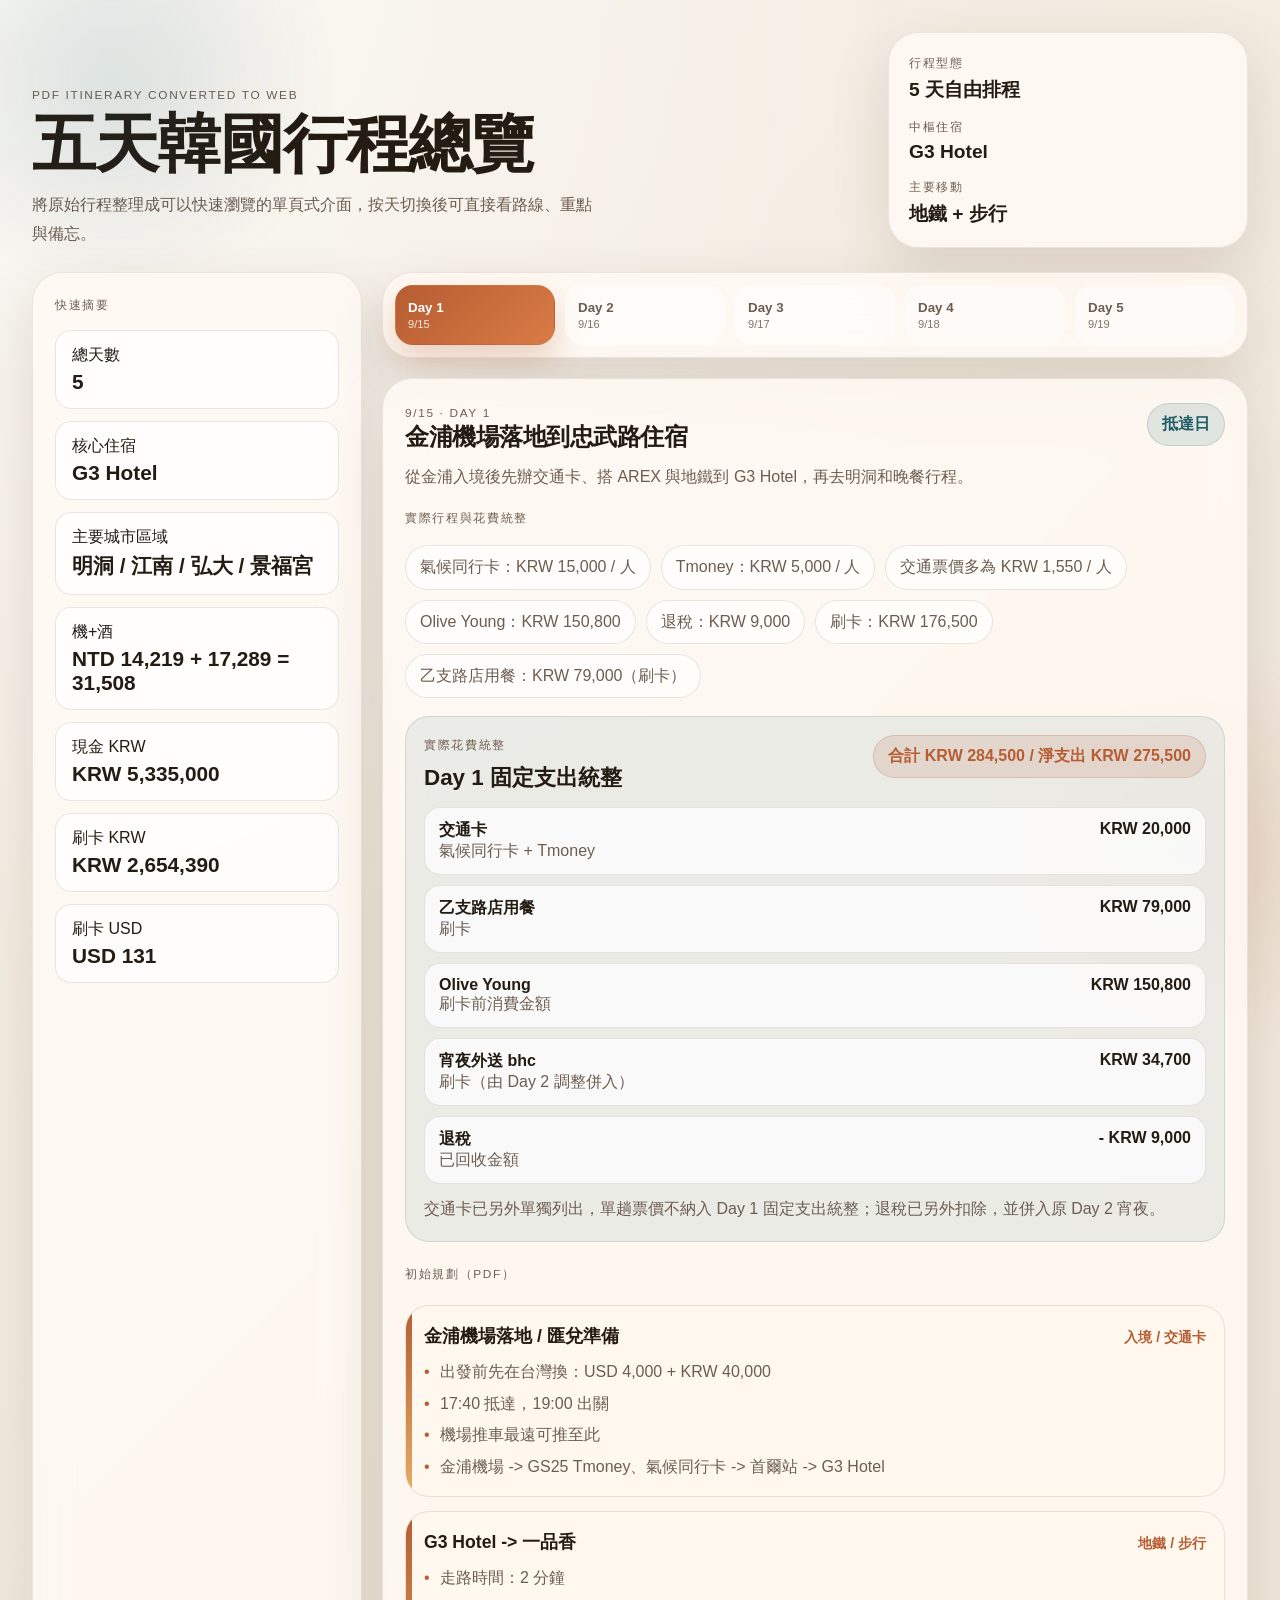
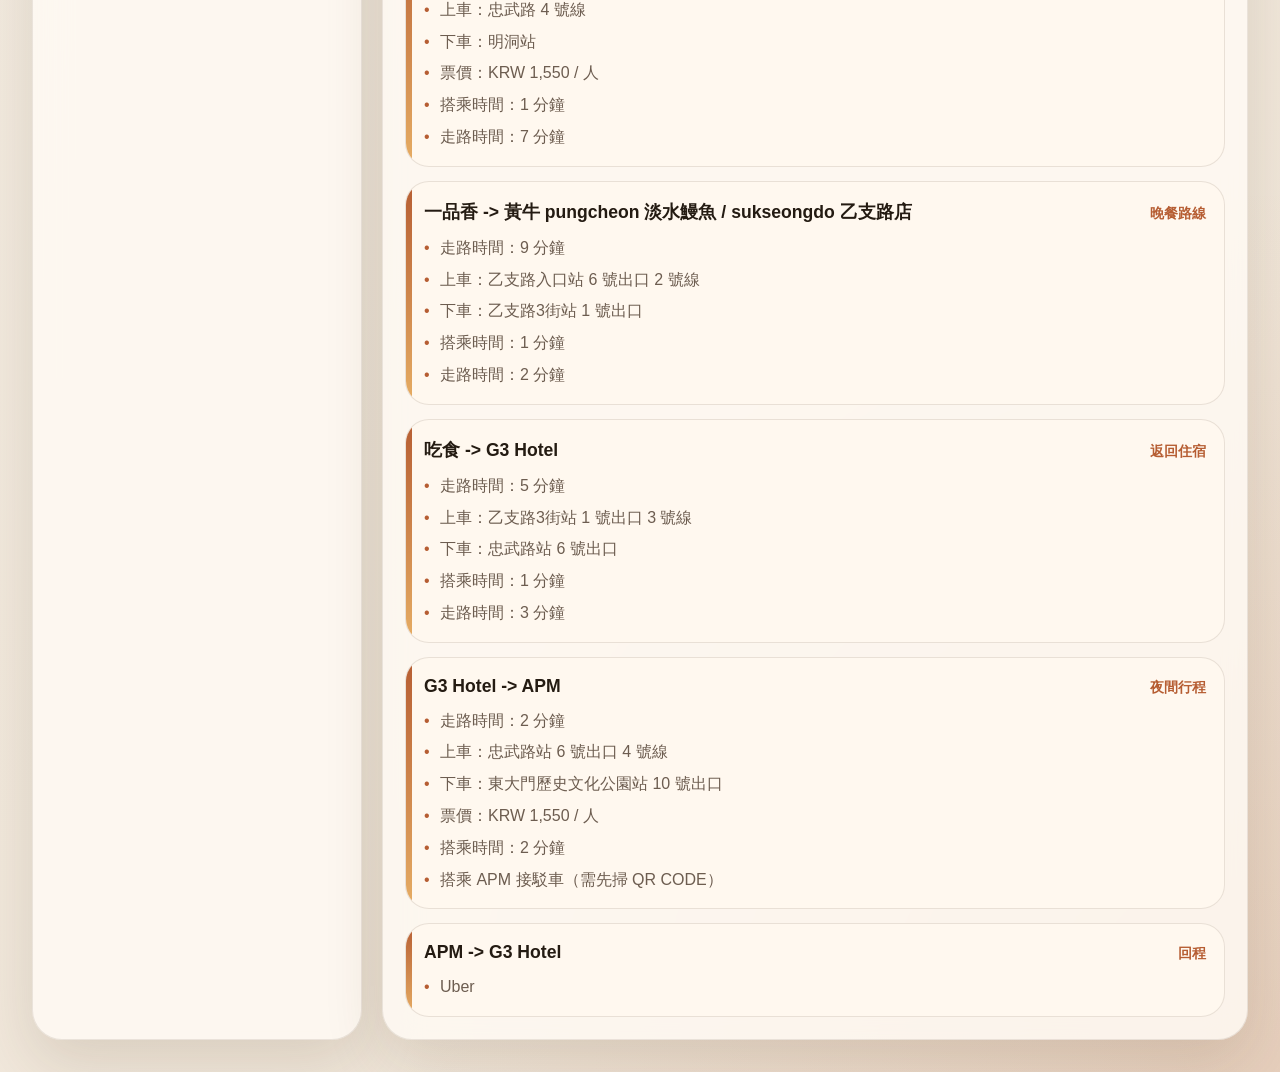
==== index.html @ d0628203 "Update itinerary and cost summaries" ====
<!DOCTYPE html>
<html lang="zh-Hant">
<head>
  <meta charset="UTF-8" />
  <meta name="viewport" content="width=device-width, initial-scale=1.0" />
  <title>Korea 5-Day Itinerary</title>
  <link rel="stylesheet" href="static/css/app.css" />
</head>
<body>
  <div class="page-shell">
    <div class="ambient ambient-left"></div>
    <div class="ambient ambient-right"></div>

    <header class="hero">
      <div>
        <p class="eyebrow">PDF itinerary converted to web</p>
        <h1>五天韓國行程總覽</h1>
        <p class="hero-copy">
          將原始行程整理成可以快速瀏覽的單頁式介面，按天切換後可直接看路線、重點與備忘。
        </p>
      </div>

      <div class="hero-panel">
        <div>
          <span class="panel-label">行程型態</span>
          <strong>5 天自由排程</strong>
        </div>
        <div>
          <span class="panel-label">中樞住宿</span>
          <strong>G3 Hotel</strong>
        </div>
        <div>
          <span class="panel-label">主要移動</span>
          <strong>地鐵 + 步行</strong>
        </div>
      </div>
    </header>

    <main class="layout">
      <aside class="sidebar">
        <section class="card summary-card">
          <span class="section-label">快速摘要</span>
          <div class="stat-grid" id="statGrid"></div>
        </section>
      </aside>

      <section class="content">
        <nav class="day-nav card" id="dayNav" aria-label="Day navigation"></nav>

        <article class="card itinerary-card">
          <div class="itinerary-header">
            <div>
              <span class="section-label" id="dayDateLabel"></span>
              <h2 id="dayTitle"></h2>
              <p id="daySummary"></p>
            </div>
            <div class="day-badge" id="dayBadge"></div>
          </div>

          <div class="content-divider">
            <span class="section-label">實際行程與花費統整</span>
          </div>

          <div class="route-meta" id="routeMeta"></div>

          <section class="cost-card" id="costCard" hidden>
            <div class="cost-card-header">
              <div>
                <span class="section-label">實際花費統整</span>
                <h3 id="costTitle"></h3>
              </div>
              <div class="cost-total" id="costTotal"></div>
            </div>
            <div class="cost-grid" id="costGrid"></div>
            <p class="cost-note" id="costNote"></p>
          </section>

          <div class="content-divider content-divider-planned">
            <span class="section-label">初始規劃（PDF）</span>
          </div>

          <div class="timeline" id="timeline"></div>
        </article>
      </section>
    </main>
  </div>

  <script src="static/js/app.js"></script>
</body>
</html>
---- static/css/app.css ----
:root {
  color-scheme: light;
  --bg: #f5efe6;
  --bg-2: #efe4d6;
  --panel: rgba(255, 251, 245, 0.82);
  --panel-strong: #fff8ef;
  --ink: #241b12;
  --muted: #6d5d50;
  --line: rgba(72, 52, 33, 0.12);
  --accent: #b65d32;
  --accent-2: #1f5c67;
  --shadow: 0 22px 60px rgba(71, 47, 24, 0.14);
  --radius-xl: 30px;
  --radius-lg: 22px;
  --radius-md: 16px;
}

* {
  box-sizing: border-box;
}

html,
body {
  margin: 0;
  min-height: 100%;
}

body {
  font-family: "Avenir Next", "Segoe UI", "Noto Sans TC", "PingFang TC", sans-serif;
  color: var(--ink);
  background:
    radial-gradient(circle at top left, rgba(255, 255, 255, 0.62), transparent 34%),
    radial-gradient(circle at bottom right, rgba(182, 93, 50, 0.16), transparent 30%),
    linear-gradient(135deg, var(--bg), var(--bg-2));
}

.page-shell {
  position: relative;
  overflow: hidden;
  padding: 32px;
}

.ambient {
  position: fixed;
  inset: auto;
  width: 28rem;
  height: 28rem;
  border-radius: 50%;
  filter: blur(20px);
  opacity: 0.25;
  pointer-events: none;
}

.ambient-left {
  top: -9rem;
  left: -7rem;
  background: radial-gradient(circle, rgba(31, 92, 103, 0.55), transparent 68%);
}

.ambient-right {
  right: -8rem;
  bottom: -11rem;
  background: radial-gradient(circle, rgba(182, 93, 50, 0.55), transparent 66%);
}

.hero {
  display: grid;
  grid-template-columns: minmax(0, 1.5fr) minmax(260px, 360px);
  gap: 20px;
  align-items: end;
  max-width: 1380px;
  margin: 0 auto 24px;
}

.eyebrow,
.section-label,
.panel-label {
  text-transform: uppercase;
  letter-spacing: 0.14em;
  font-size: 0.74rem;
  color: var(--muted);
}

h1,
h2 {
  margin: 0;
  font-family: "Georgia", "Times New Roman", serif;
  font-weight: 700;
  letter-spacing: -0.02em;
}

h1 {
  font-size: clamp(2.4rem, 5vw, 4.6rem);
  line-height: 0.98;
  margin-top: 10px;
}

.hero-copy {
  max-width: 62ch;
  margin: 14px 0 0;
  color: var(--muted);
  font-size: 1.03rem;
  line-height: 1.75;
}

.hero-panel,
.card {
  background: var(--panel);
  border: 1px solid rgba(70, 49, 29, 0.1);
  box-shadow: var(--shadow);
  backdrop-filter: blur(18px);
}

.hero-panel {
  border-radius: var(--radius-xl);
  padding: 20px;
  display: grid;
  gap: 14px;
}

.hero-panel strong {
  display: block;
  margin-top: 5px;
  font-size: 1.2rem;
}

.layout {
  max-width: 1380px;
  margin: 0 auto;
  display: grid;
  grid-template-columns: 330px minmax(0, 1fr);
  gap: 20px;
}

.sidebar,
.content {
  display: grid;
  gap: 20px;
}

.card {
  border-radius: var(--radius-xl);
  padding: 22px;
}

.summary-card,
.notes-card {
  overflow: hidden;
}

.stat-grid {
  margin-top: 16px;
  display: grid;
  gap: 12px;
}

.stat {
  border-radius: var(--radius-md);
  padding: 14px 16px;
  background: rgba(255, 255, 255, 0.72);
  border: 1px solid var(--line);
}

.stat .value {
  display: block;
  font-size: 1.3rem;
  font-weight: 700;
  margin-top: 4px;
}

.note-list {
  margin: 16px 0 0;
  padding: 0;
  list-style: none;
  display: grid;
  gap: 12px;
}

.note-list li {
  padding: 12px 14px;
  border-radius: 14px;
  border: 1px solid var(--line);
  background: rgba(255, 255, 255, 0.68);
  color: var(--muted);
  line-height: 1.6;
}

.day-nav {
  display: grid;
  grid-template-columns: repeat(5, minmax(0, 1fr));
  gap: 10px;
  padding: 12px;
}

.day-nav button {
  appearance: none;
  border: 1px solid transparent;
  border-radius: 18px;
  padding: 14px 12px;
  background: rgba(255, 255, 255, 0.45);
  color: var(--muted);
  cursor: pointer;
  transition: transform 180ms ease, background 180ms ease, border-color 180ms ease, color 180ms ease, box-shadow 180ms ease;
  text-align: left;
}

.day-nav button:hover,
.day-nav button:focus-visible {
  transform: translateY(-1px);
  border-color: rgba(182, 93, 50, 0.24);
  box-shadow: 0 10px 24px rgba(112, 66, 31, 0.1);
  outline: none;
}

.day-nav button.active {
  background: linear-gradient(135deg, var(--accent), #d97b45);
  color: #fff;
  box-shadow: 0 14px 30px rgba(182, 93, 50, 0.26);
}

.day-nav small {
  display: block;
  margin-top: 3px;
  opacity: 0.86;
}

.itinerary-card {
  padding-top: 24px;
}

.itinerary-header {
  display: flex;
  justify-content: space-between;
  gap: 20px;
  align-items: flex-start;
}

.itinerary-header p {
  margin: 10px 0 0;
  color: var(--muted);
  line-height: 1.7;
  max-width: 70ch;
}

.day-badge {
  white-space: nowrap;
  border-radius: 999px;
  padding: 10px 14px;
  background: rgba(31, 92, 103, 0.12);
  color: var(--accent-2);
  border: 1px solid rgba(31, 92, 103, 0.16);
  font-weight: 700;
}

.route-meta {
  margin-top: 18px;
  display: flex;
  flex-wrap: wrap;
  gap: 10px;
}

.content-divider {
  margin-top: 18px;
}

.content-divider-planned {
  margin-top: 22px;
}

.cost-card {
  margin-top: 18px;
  padding: 18px;
  border-radius: 24px;
  background: rgba(31, 92, 103, 0.08);
  border: 1px solid rgba(31, 92, 103, 0.14);
}

.cost-card-header {
  display: flex;
  justify-content: space-between;
  gap: 16px;
  align-items: flex-start;
}

.cost-card h3 {
  margin: 8px 0 0;
  font-size: 1.4rem;
}

.cost-total {
  border-radius: 999px;
  padding: 10px 14px;
  background: rgba(182, 93, 50, 0.14);
  color: var(--accent);
  border: 1px solid rgba(182, 93, 50, 0.2);
  font-weight: 700;
  white-space: nowrap;
}

.cost-grid {
  margin-top: 14px;
  display: grid;
  gap: 10px;
}

.cost-item {
  display: flex;
  justify-content: space-between;
  gap: 16px;
  padding: 12px 14px;
  border-radius: 16px;
  background: rgba(255, 255, 255, 0.72);
  border: 1px solid var(--line);
}

.cost-item strong {
  display: block;
}

.cost-item span {
  color: var(--muted);
}

.cost-note {
  margin: 12px 0 0;
  color: var(--muted);
  line-height: 1.65;
}

.meta-pill {
  border-radius: 999px;
  padding: 10px 14px;
  background: rgba(255, 255, 255, 0.65);
  border: 1px solid var(--line);
  color: var(--muted);
  line-height: 1.4;
}

.timeline {
  margin-top: 22px;
  display: grid;
  gap: 14px;
}

.route-card {
  border-radius: 24px;
  background: var(--panel-strong);
  border: 1px solid var(--line);
  padding: 18px 18px 16px;
  position: relative;
  overflow: hidden;
}

.route-card::before {
  content: "";
  position: absolute;
  inset: 0 auto 0 0;
  width: 6px;
  background: linear-gradient(180deg, var(--accent), #e6ad64);
}

.route-head {
  display: flex;
  justify-content: space-between;
  gap: 14px;
  align-items: baseline;
}

.route-title {
  margin: 0;
  font-size: 1.1rem;
  font-weight: 700;
}

.route-type {
  color: var(--accent);
  font-size: 0.88rem;
  font-weight: 700;
}

.route-details {
  margin: 12px 0 0;
  padding: 0;
  list-style: none;
  display: grid;
  gap: 7px;
  color: var(--muted);
}

.route-details li {
  position: relative;
  padding-left: 16px;
  line-height: 1.55;
}

.route-details li::before {
  content: "•";
  position: absolute;
  left: 0;
  color: var(--accent);
}

@media (max-width: 1100px) {
  .hero,
  .layout {
    grid-template-columns: 1fr;
  }

  .day-nav {
    grid-template-columns: repeat(3, minmax(0, 1fr));
  }
}

@media (max-width: 720px) {
  .page-shell {
    padding: 16px;
  }

  .hero,
  .layout {
    gap: 16px;
  }

  .day-nav {
    grid-template-columns: repeat(2, minmax(0, 1fr));
  }

  .itinerary-header {
    flex-direction: column;
  }

  h1 {
    font-size: 2.2rem;
  }
}

@media (prefers-reduced-motion: no-preference) {
  .card,
  .hero-panel,
  .day-nav button,
  .route-card {
    animation: rise 560ms ease both;
  }

  .route-card:nth-child(2) { animation-delay: 60ms; }
  .route-card:nth-child(3) { animation-delay: 120ms; }
  .route-card:nth-child(4) { animation-delay: 180ms; }
  .route-card:nth-child(5) { animation-delay: 240ms; }
}

@keyframes rise {
  from {
    opacity: 0;
    transform: translateY(10px);
  }

  to {
    opacity: 1;
    transform: translateY(0);
  }
}
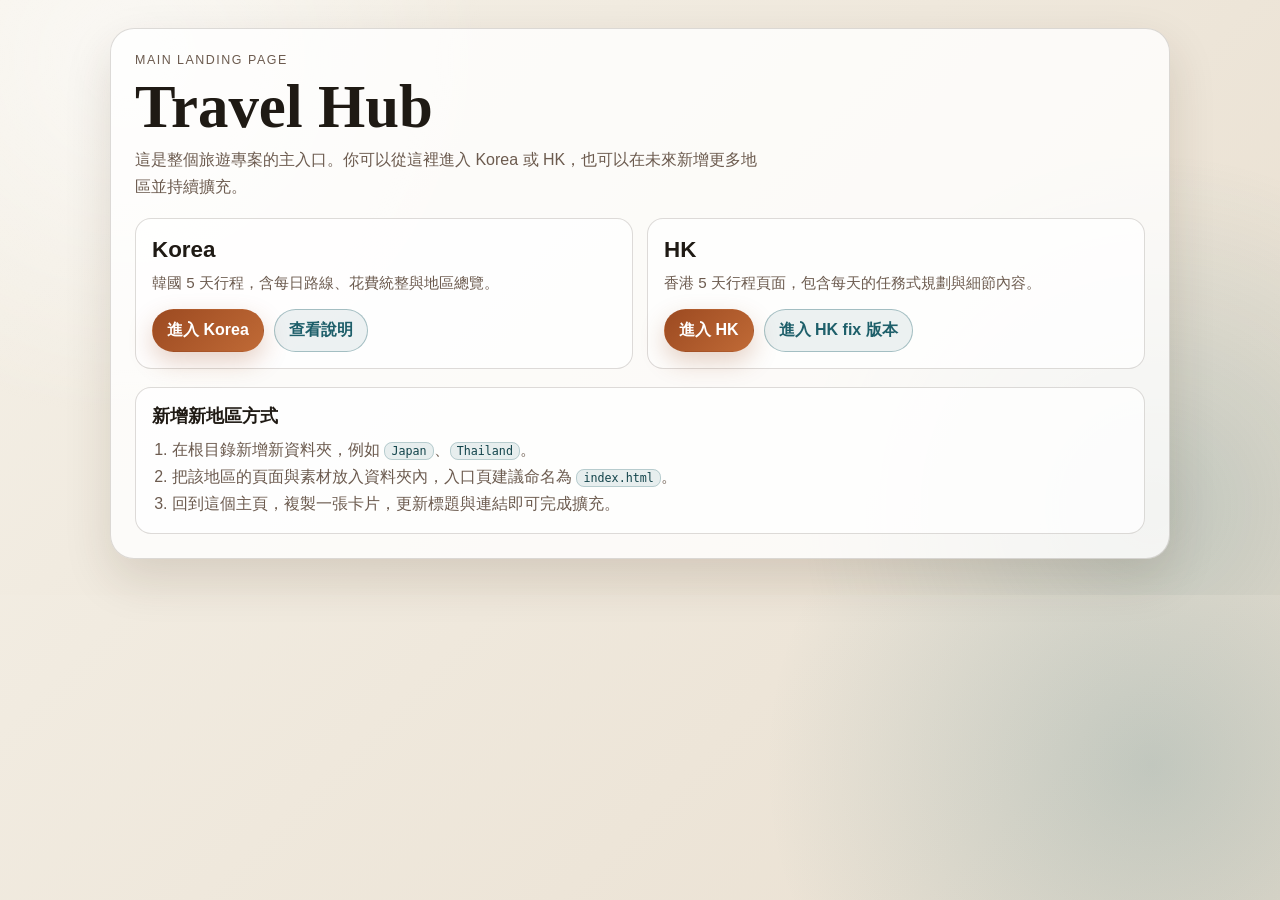
==== commit cbb07038: "Add root landing page for country projects" ====
--- a/index.html
+++ b/index.html
@@ -3,88 +3,205 @@
 <head>
   <meta charset="UTF-8" />
   <meta name="viewport" content="width=device-width, initial-scale=1.0" />
-  <title>Korea 5-Day Itinerary</title>
-  <link rel="stylesheet" href="static/css/app.css" />
+  <title>Travel Hub</title>
+  <style>
+    :root {
+      --bg: #f5f1e8;
+      --bg-2: #e9dfd0;
+      --panel: rgba(255, 255, 255, 0.8);
+      --ink: #1f1a14;
+      --muted: #6c5b4f;
+      --line: rgba(48, 33, 20, 0.16);
+      --accent: #9c4a21;
+      --accent-2: #1e5f6a;
+      --radius-lg: 24px;
+      --radius-md: 16px;
+      --shadow: 0 20px 48px rgba(56, 34, 16, 0.14);
+    }
+
+    * {
+      box-sizing: border-box;
+    }
+
+    html,
+    body {
+      margin: 0;
+      min-height: 100%;
+      color: var(--ink);
+      font-family: "Avenir Next", "Segoe UI", "Noto Sans TC", "PingFang TC", sans-serif;
+      background:
+        radial-gradient(circle at 10% 10%, rgba(255, 255, 255, 0.58), transparent 28%),
+        radial-gradient(circle at 90% 85%, rgba(30, 95, 106, 0.2), transparent 28%),
+        linear-gradient(135deg, var(--bg), var(--bg-2));
+    }
+
+    .shell {
+      max-width: 1100px;
+      margin: 0 auto;
+      padding: 28px 20px 36px;
+    }
+
+    .hero {
+      border: 1px solid var(--line);
+      border-radius: var(--radius-lg);
+      background: var(--panel);
+      box-shadow: var(--shadow);
+      padding: 24px;
+    }
+
+    .eyebrow {
+      margin: 0;
+      font-size: 0.78rem;
+      letter-spacing: 0.12em;
+      text-transform: uppercase;
+      color: var(--muted);
+    }
+
+    h1 {
+      margin: 10px 0 8px;
+      font-family: Georgia, "Times New Roman", serif;
+      font-size: clamp(2.2rem, 5.2vw, 3.8rem);
+      line-height: 1;
+    }
+
+    .lead {
+      margin: 0;
+      color: var(--muted);
+      line-height: 1.7;
+      max-width: 70ch;
+    }
+
+    .grid {
+      margin-top: 18px;
+      display: grid;
+      grid-template-columns: repeat(2, minmax(0, 1fr));
+      gap: 14px;
+    }
+
+    .card {
+      border: 1px solid var(--line);
+      border-radius: var(--radius-md);
+      background: rgba(255, 255, 255, 0.74);
+      padding: 16px;
+    }
+
+    .card h2 {
+      margin: 2px 0 8px;
+      font-size: 1.4rem;
+    }
+
+    .meta {
+      margin: 0;
+      color: var(--muted);
+      font-size: 0.95rem;
+      line-height: 1.55;
+    }
+
+    .actions {
+      margin-top: 14px;
+      display: flex;
+      gap: 10px;
+      flex-wrap: wrap;
+    }
+
+    .btn {
+      display: inline-block;
+      text-decoration: none;
+      font-weight: 700;
+      padding: 10px 14px;
+      border-radius: 999px;
+      border: 1px solid transparent;
+      transition: transform 160ms ease, box-shadow 160ms ease, background 160ms ease;
+    }
+
+    .btn-main {
+      background: linear-gradient(135deg, var(--accent), #c06a36);
+      color: #fff;
+      box-shadow: 0 10px 24px rgba(156, 74, 33, 0.25);
+    }
+
+    .btn-sub {
+      border-color: rgba(30, 95, 106, 0.35);
+      color: var(--accent-2);
+      background: rgba(30, 95, 106, 0.08);
+    }
+
+    .btn:hover {
+      transform: translateY(-1px);
+    }
+
+    .guide {
+      margin-top: 18px;
+      border: 1px solid var(--line);
+      border-radius: var(--radius-md);
+      background: rgba(255, 255, 255, 0.72);
+      padding: 16px;
+    }
+
+    .guide h3 {
+      margin: 0 0 8px;
+      font-size: 1.1rem;
+    }
+
+    .guide ol {
+      margin: 0;
+      padding-left: 20px;
+      color: var(--muted);
+      line-height: 1.7;
+    }
+
+    code {
+      background: rgba(30, 95, 106, 0.1);
+      border: 1px solid rgba(30, 95, 106, 0.24);
+      border-radius: 8px;
+      padding: 1px 6px;
+      color: #12434a;
+      font-size: 0.9em;
+    }
+
+    @media (max-width: 860px) {
+      .grid {
+        grid-template-columns: 1fr;
+      }
+    }
+  </style>
 </head>
 <body>
-  <div class="page-shell">
-    <div class="ambient ambient-left"></div>
-    <div class="ambient ambient-right"></div>
-
-    <header class="hero">
-      <div>
-        <p class="eyebrow">PDF itinerary converted to web</p>
-        <h1>五天韓國行程總覽</h1>
-        <p class="hero-copy">
-          將原始行程整理成可以快速瀏覽的單頁式介面，按天切換後可直接看路線、重點與備忘。
-        </p>
-      </div>
-
-      <div class="hero-panel">
-        <div>
-          <span class="panel-label">行程型態</span>
-          <strong>5 天自由排程</strong>
-        </div>
-        <div>
-          <span class="panel-label">中樞住宿</span>
-          <strong>G3 Hotel</strong>
-        </div>
-        <div>
-          <span class="panel-label">主要移動</span>
-          <strong>地鐵 + 步行</strong>
-        </div>
-      </div>
-    </header>
-
-    <main class="layout">
-      <aside class="sidebar">
-        <section class="card summary-card">
-          <span class="section-label">快速摘要</span>
-          <div class="stat-grid" id="statGrid"></div>
-        </section>
-      </aside>
-
-      <section class="content">
-        <nav class="day-nav card" id="dayNav" aria-label="Day navigation"></nav>
-
-        <article class="card itinerary-card">
-          <div class="itinerary-header">
-            <div>
-              <span class="section-label" id="dayDateLabel"></span>
-              <h2 id="dayTitle"></h2>
-              <p id="daySummary"></p>
-            </div>
-            <div class="day-badge" id="dayBadge"></div>
+  <main class="shell">
+    <section class="hero">
+      <p class="eyebrow">Main Landing Page</p>
+      <h1>Travel Hub</h1>
+      <p class="lead">這是整個旅遊專案的主入口。你可以從這裡進入 Korea 或 HK，也可以在未來新增更多地區並持續擴充。</p>
+
+      <section class="grid" aria-label="project entries">
+        <article class="card">
+          <h2>Korea</h2>
+          <p class="meta">韓國 5 天行程，含每日路線、花費統整與地區總覽。</p>
+          <div class="actions">
+            <a class="btn btn-main" href="Korea/index.html">進入 Korea</a>
+            <a class="btn btn-sub" href="Korea/README_convert.md">查看說明</a>
           </div>
-
-          <div class="content-divider">
-            <span class="section-label">實際行程與花費統整</span>
+        </article>
+
+        <article class="card">
+          <h2>HK</h2>
+          <p class="meta">香港 5 天行程頁面，包含每天的任務式規劃與細節內容。</p>
+          <div class="actions">
+            <a class="btn btn-main" href="HK/index.html">進入 HK</a>
+            <a class="btn btn-sub" href="HK/fix/index.html">進入 HK fix 版本</a>
           </div>
-
-          <div class="route-meta" id="routeMeta"></div>
-
-          <section class="cost-card" id="costCard" hidden>
-            <div class="cost-card-header">
-              <div>
-                <span class="section-label">實際花費統整</span>
-                <h3 id="costTitle"></h3>
-              </div>
-              <div class="cost-total" id="costTotal"></div>
-            </div>
-            <div class="cost-grid" id="costGrid"></div>
-            <p class="cost-note" id="costNote"></p>
-          </section>
-
-          <div class="content-divider content-divider-planned">
-            <span class="section-label">初始規劃（PDF）</span>
-          </div>
-
-          <div class="timeline" id="timeline"></div>
         </article>
       </section>
-    </main>
-  </div>
-
-  <script src="static/js/app.js"></script>
+
+      <section class="guide" aria-label="update guide">
+        <h3>新增新地區方式</h3>
+        <ol>
+          <li>在根目錄新增新資料夾，例如 <code>Japan</code>、<code>Thailand</code>。</li>
+          <li>把該地區的頁面與素材放入資料夾內，入口頁建議命名為 <code>index.html</code>。</li>
+          <li>回到這個主頁，複製一張卡片，更新標題與連結即可完成擴充。</li>
+        </ol>
+      </section>
+    </section>
+  </main>
 </body>
-</html>+</html>
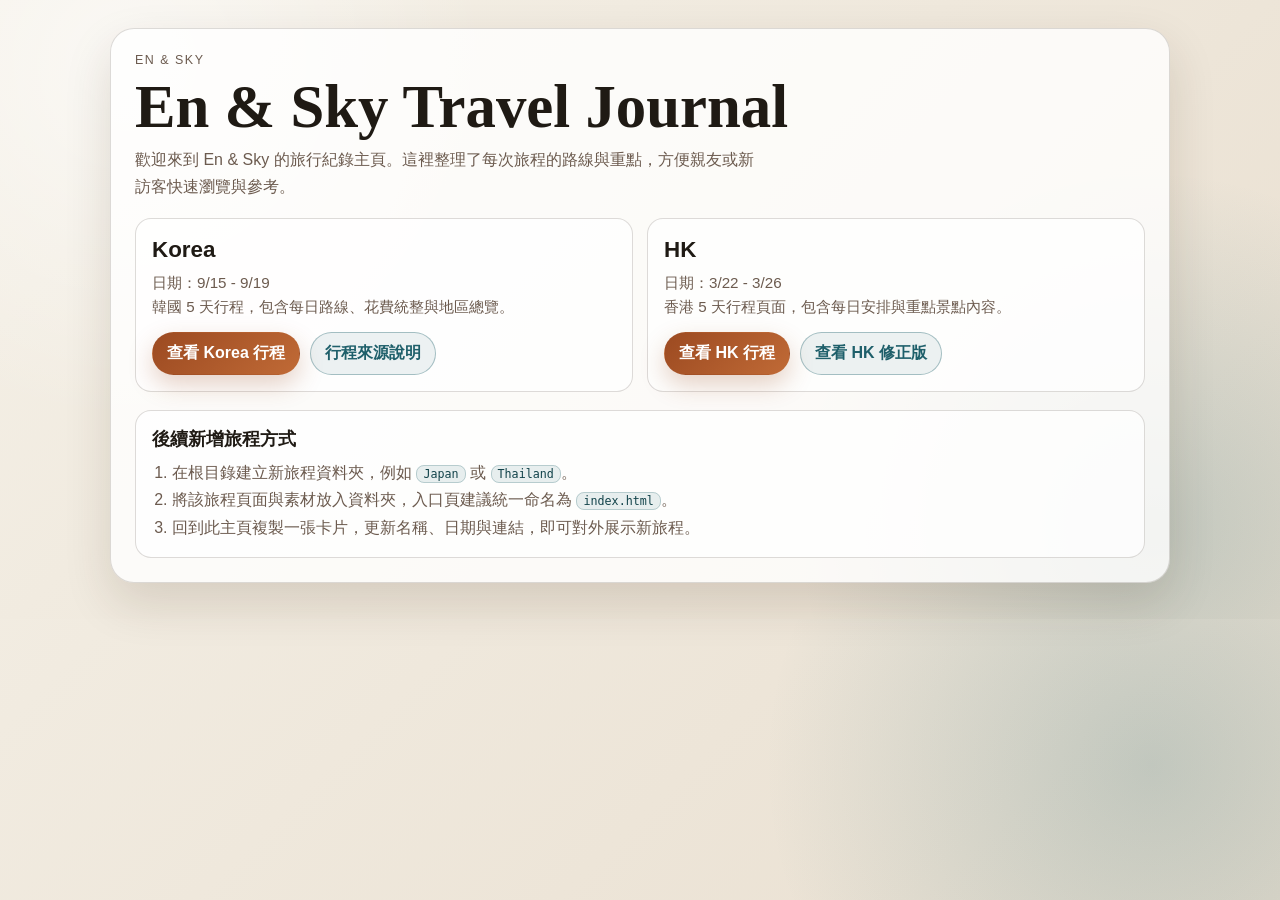
==== commit 71dd24d2: "Update landing page branding and trip date labels" ====
--- a/index.html
+++ b/index.html
@@ -3,7 +3,7 @@
 <head>
   <meta charset="UTF-8" />
   <meta name="viewport" content="width=device-width, initial-scale=1.0" />
-  <title>Travel Hub</title>
+  <title>En & Sky Travel Journal</title>
   <style>
     :root {
       --bg: #f5f1e8;
@@ -169,36 +169,38 @@
 <body>
   <main class="shell">
     <section class="hero">
-      <p class="eyebrow">Main Landing Page</p>
-      <h1>Travel Hub</h1>
-      <p class="lead">這是整個旅遊專案的主入口。你可以從這裡進入 Korea 或 HK，也可以在未來新增更多地區並持續擴充。</p>
+      <p class="eyebrow">En & Sky</p>
+      <h1>En & Sky Travel Journal</h1>
+      <p class="lead">歡迎來到 En & Sky 的旅行紀錄主頁。這裡整理了每次旅程的路線與重點，方便親友或新訪客快速瀏覽與參考。</p>
 
       <section class="grid" aria-label="project entries">
         <article class="card">
           <h2>Korea</h2>
-          <p class="meta">韓國 5 天行程，含每日路線、花費統整與地區總覽。</p>
+          <p class="meta">日期：9/15 - 9/19</p>
+          <p class="meta">韓國 5 天行程，包含每日路線、花費統整與地區總覽。</p>
           <div class="actions">
-            <a class="btn btn-main" href="Korea/index.html">進入 Korea</a>
-            <a class="btn btn-sub" href="Korea/README_convert.md">查看說明</a>
+            <a class="btn btn-main" href="Korea/index.html">查看 Korea 行程</a>
+            <a class="btn btn-sub" href="Korea/README_convert.md">行程來源說明</a>
           </div>
         </article>
 
         <article class="card">
           <h2>HK</h2>
-          <p class="meta">香港 5 天行程頁面，包含每天的任務式規劃與細節內容。</p>
+          <p class="meta">日期：3/22 - 3/26</p>
+          <p class="meta">香港 5 天行程頁面，包含每日安排與重點景點內容。</p>
           <div class="actions">
-            <a class="btn btn-main" href="HK/index.html">進入 HK</a>
-            <a class="btn btn-sub" href="HK/fix/index.html">進入 HK fix 版本</a>
+            <a class="btn btn-main" href="HK/index.html">查看 HK 行程</a>
+            <a class="btn btn-sub" href="HK/fix/index.html">查看 HK 修正版</a>
           </div>
         </article>
       </section>
 
       <section class="guide" aria-label="update guide">
-        <h3>新增新地區方式</h3>
+        <h3>後續新增旅程方式</h3>
         <ol>
-          <li>在根目錄新增新資料夾，例如 <code>Japan</code>、<code>Thailand</code>。</li>
-          <li>把該地區的頁面與素材放入資料夾內，入口頁建議命名為 <code>index.html</code>。</li>
-          <li>回到這個主頁，複製一張卡片，更新標題與連結即可完成擴充。</li>
+          <li>在根目錄建立新旅程資料夾，例如 <code>Japan</code> 或 <code>Thailand</code>。</li>
+          <li>將該旅程頁面與素材放入資料夾，入口頁建議統一命名為 <code>index.html</code>。</li>
+          <li>回到此主頁複製一張卡片，更新名稱、日期與連結，即可對外展示新旅程。</li>
         </ol>
       </section>
     </section>
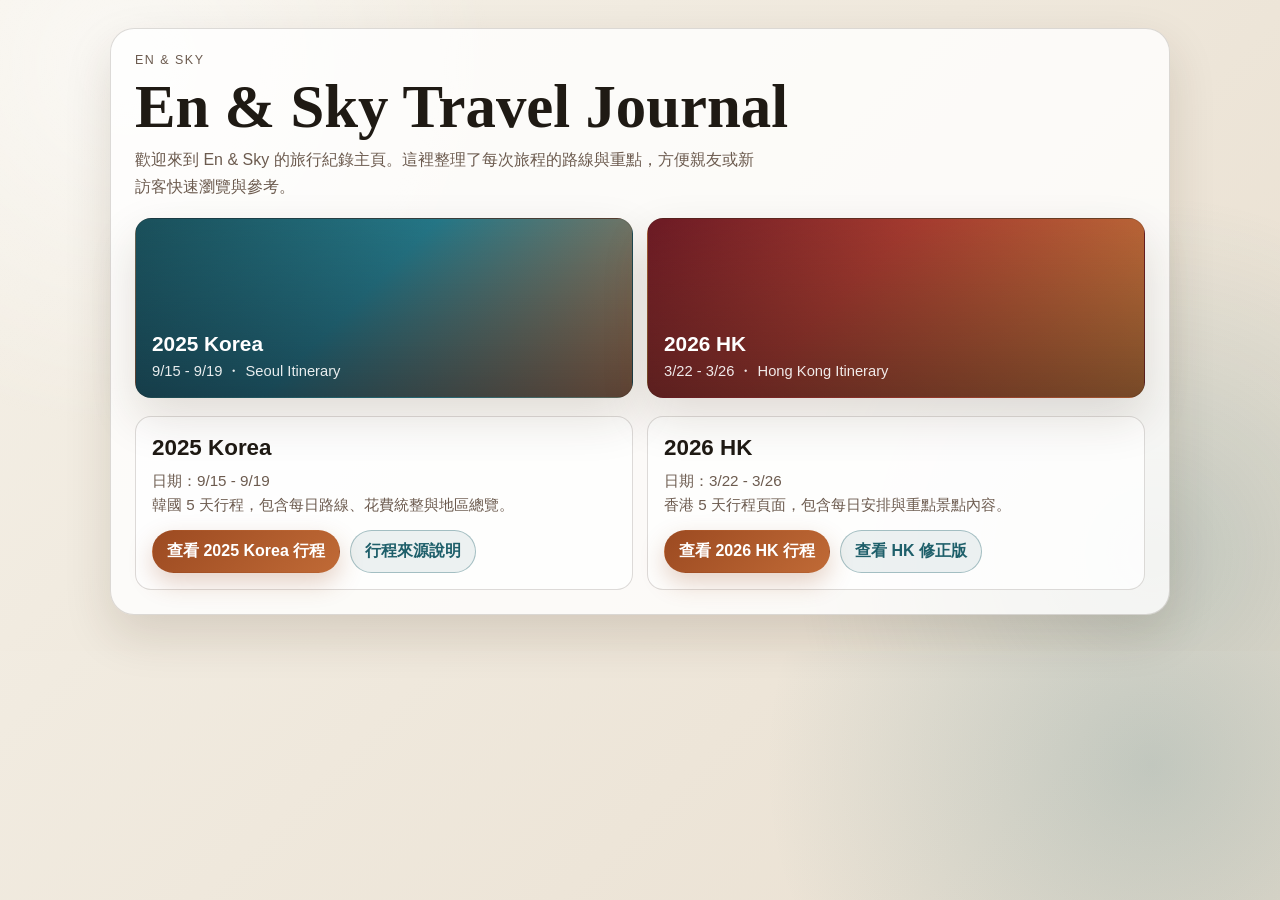
==== commit cd3eef81: "Refresh landing page with year labels and cover showcase" ====
--- a/index.html
+++ b/index.html
@@ -90,6 +90,62 @@
       font-size: 1.4rem;
     }
 
+    .showcase {
+      margin-top: 18px;
+      display: grid;
+      grid-template-columns: repeat(2, minmax(0, 1fr));
+      gap: 14px;
+    }
+
+    .cover-tile {
+      position: relative;
+      overflow: hidden;
+      border-radius: var(--radius-md);
+      border: 1px solid var(--line);
+      min-height: 180px;
+      padding: 16px;
+      display: flex;
+      align-items: flex-end;
+      text-decoration: none;
+      color: #fff;
+      box-shadow: var(--shadow);
+      transition: transform 180ms ease;
+    }
+
+    .cover-tile:hover {
+      transform: translateY(-2px);
+    }
+
+    .cover-korea {
+      background:
+        linear-gradient(180deg, rgba(11, 19, 30, 0.2), rgba(11, 19, 30, 0.6)),
+        linear-gradient(135deg, #1e5f6a, #2b8fa0 45%, #db8b54);
+    }
+
+    .cover-hk {
+      background:
+        linear-gradient(180deg, rgba(38, 15, 18, 0.2), rgba(38, 15, 18, 0.6)),
+        linear-gradient(135deg, #7d1d29, #c44536 40%, #f0a047);
+    }
+
+    .cover-content {
+      position: relative;
+      z-index: 1;
+    }
+
+    .cover-content strong {
+      display: block;
+      font-size: 1.3rem;
+      line-height: 1.1;
+    }
+
+    .cover-content span {
+      display: block;
+      margin-top: 6px;
+      font-size: 0.92rem;
+      opacity: 0.9;
+    }
+
     .meta {
       margin: 0;
       color: var(--muted);
@@ -130,36 +186,8 @@
       transform: translateY(-1px);
     }
 
-    .guide {
-      margin-top: 18px;
-      border: 1px solid var(--line);
-      border-radius: var(--radius-md);
-      background: rgba(255, 255, 255, 0.72);
-      padding: 16px;
-    }
-
-    .guide h3 {
-      margin: 0 0 8px;
-      font-size: 1.1rem;
-    }
-
-    .guide ol {
-      margin: 0;
-      padding-left: 20px;
-      color: var(--muted);
-      line-height: 1.7;
-    }
-
-    code {
-      background: rgba(30, 95, 106, 0.1);
-      border: 1px solid rgba(30, 95, 106, 0.24);
-      border-radius: 8px;
-      padding: 1px 6px;
-      color: #12434a;
-      font-size: 0.9em;
-    }
-
     @media (max-width: 860px) {
+      .showcase,
       .grid {
         grid-template-columns: 1fr;
       }
@@ -173,35 +201,41 @@
       <h1>En & Sky Travel Journal</h1>
       <p class="lead">歡迎來到 En & Sky 的旅行紀錄主頁。這裡整理了每次旅程的路線與重點，方便親友或新訪客快速瀏覽與參考。</p>
 
+      <section class="showcase" aria-label="cover showcase">
+        <a class="cover-tile cover-korea" href="Korea/index.html">
+          <div class="cover-content">
+            <strong>2025 Korea</strong>
+            <span>9/15 - 9/19 ・ Seoul Itinerary</span>
+          </div>
+        </a>
+        <a class="cover-tile cover-hk" href="HK/index.html">
+          <div class="cover-content">
+            <strong>2026 HK</strong>
+            <span>3/22 - 3/26 ・ Hong Kong Itinerary</span>
+          </div>
+        </a>
+      </section>
+
       <section class="grid" aria-label="project entries">
         <article class="card">
-          <h2>Korea</h2>
+          <h2>2025 Korea</h2>
           <p class="meta">日期：9/15 - 9/19</p>
           <p class="meta">韓國 5 天行程，包含每日路線、花費統整與地區總覽。</p>
           <div class="actions">
-            <a class="btn btn-main" href="Korea/index.html">查看 Korea 行程</a>
+            <a class="btn btn-main" href="Korea/index.html">查看 2025 Korea 行程</a>
             <a class="btn btn-sub" href="Korea/README_convert.md">行程來源說明</a>
           </div>
         </article>
 
         <article class="card">
-          <h2>HK</h2>
+          <h2>2026 HK</h2>
           <p class="meta">日期：3/22 - 3/26</p>
           <p class="meta">香港 5 天行程頁面，包含每日安排與重點景點內容。</p>
           <div class="actions">
-            <a class="btn btn-main" href="HK/index.html">查看 HK 行程</a>
+            <a class="btn btn-main" href="HK/index.html">查看 2026 HK 行程</a>
             <a class="btn btn-sub" href="HK/fix/index.html">查看 HK 修正版</a>
           </div>
         </article>
-      </section>
-
-      <section class="guide" aria-label="update guide">
-        <h3>後續新增旅程方式</h3>
-        <ol>
-          <li>在根目錄建立新旅程資料夾，例如 <code>Japan</code> 或 <code>Thailand</code>。</li>
-          <li>將該旅程頁面與素材放入資料夾，入口頁建議統一命名為 <code>index.html</code>。</li>
-          <li>回到此主頁複製一張卡片，更新名稱、日期與連結，即可對外展示新旅程。</li>
-        </ol>
       </section>
     </section>
   </main>
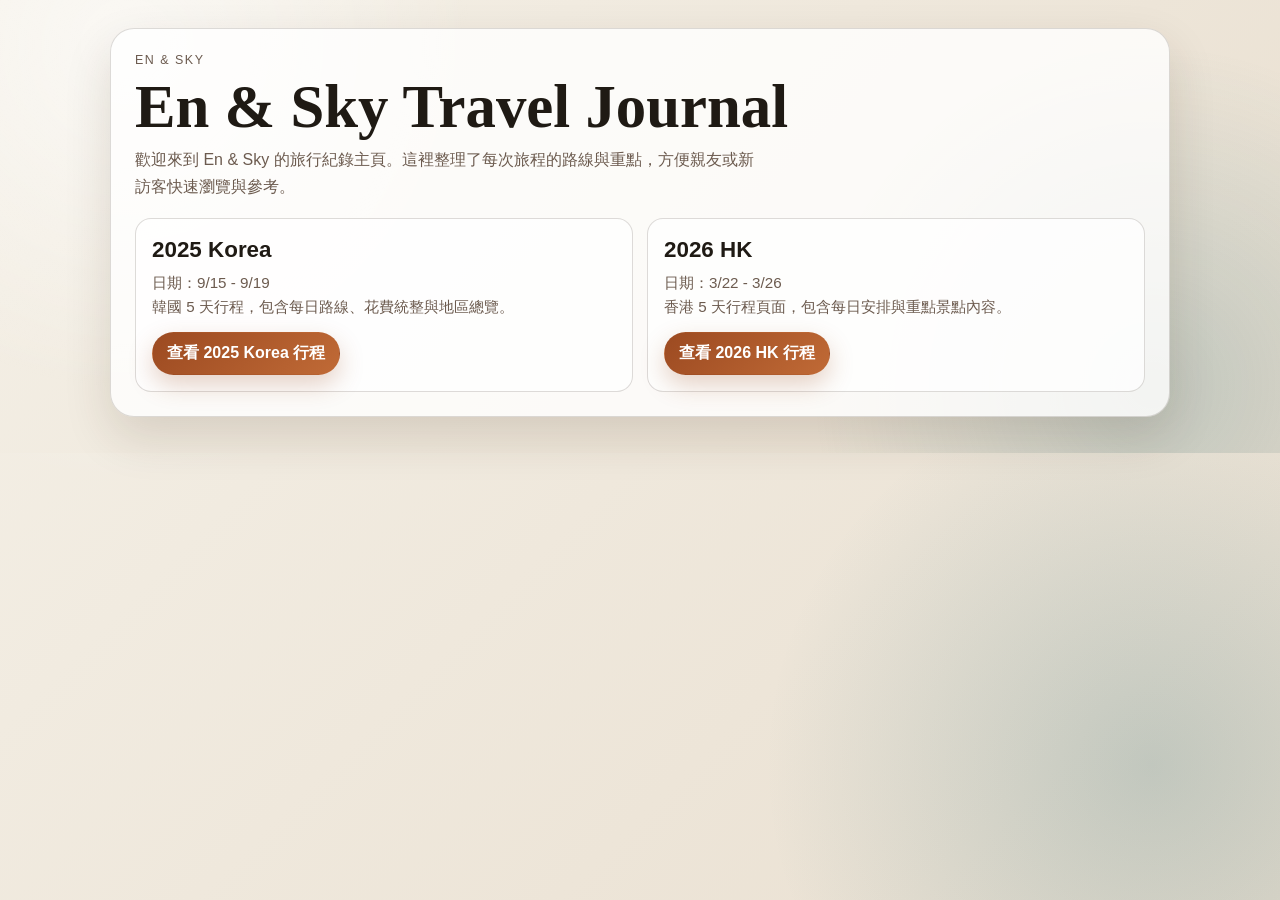
==== commit 4bf27e59: "Simplify landing page by removing extra buttons and showcase" ====
--- a/index.html
+++ b/index.html
@@ -90,62 +90,6 @@
       font-size: 1.4rem;
     }
 
-    .showcase {
-      margin-top: 18px;
-      display: grid;
-      grid-template-columns: repeat(2, minmax(0, 1fr));
-      gap: 14px;
-    }
-
-    .cover-tile {
-      position: relative;
-      overflow: hidden;
-      border-radius: var(--radius-md);
-      border: 1px solid var(--line);
-      min-height: 180px;
-      padding: 16px;
-      display: flex;
-      align-items: flex-end;
-      text-decoration: none;
-      color: #fff;
-      box-shadow: var(--shadow);
-      transition: transform 180ms ease;
-    }
-
-    .cover-tile:hover {
-      transform: translateY(-2px);
-    }
-
-    .cover-korea {
-      background:
-        linear-gradient(180deg, rgba(11, 19, 30, 0.2), rgba(11, 19, 30, 0.6)),
-        linear-gradient(135deg, #1e5f6a, #2b8fa0 45%, #db8b54);
-    }
-
-    .cover-hk {
-      background:
-        linear-gradient(180deg, rgba(38, 15, 18, 0.2), rgba(38, 15, 18, 0.6)),
-        linear-gradient(135deg, #7d1d29, #c44536 40%, #f0a047);
-    }
-
-    .cover-content {
-      position: relative;
-      z-index: 1;
-    }
-
-    .cover-content strong {
-      display: block;
-      font-size: 1.3rem;
-      line-height: 1.1;
-    }
-
-    .cover-content span {
-      display: block;
-      margin-top: 6px;
-      font-size: 0.92rem;
-      opacity: 0.9;
-    }
-
     .meta {
       margin: 0;
       color: var(--muted);
@@ -176,18 +120,11 @@
       box-shadow: 0 10px 24px rgba(156, 74, 33, 0.25);
     }
 
-    .btn-sub {
-      border-color: rgba(30, 95, 106, 0.35);
-      color: var(--accent-2);
-      background: rgba(30, 95, 106, 0.08);
-    }
-
     .btn:hover {
       transform: translateY(-1px);
     }
 
     @media (max-width: 860px) {
-      .showcase,
       .grid {
         grid-template-columns: 1fr;
       }
@@ -201,21 +138,6 @@
       <h1>En & Sky Travel Journal</h1>
       <p class="lead">歡迎來到 En & Sky 的旅行紀錄主頁。這裡整理了每次旅程的路線與重點，方便親友或新訪客快速瀏覽與參考。</p>
 
-      <section class="showcase" aria-label="cover showcase">
-        <a class="cover-tile cover-korea" href="Korea/index.html">
-          <div class="cover-content">
-            <strong>2025 Korea</strong>
-            <span>9/15 - 9/19 ・ Seoul Itinerary</span>
-          </div>
-        </a>
-        <a class="cover-tile cover-hk" href="HK/index.html">
-          <div class="cover-content">
-            <strong>2026 HK</strong>
-            <span>3/22 - 3/26 ・ Hong Kong Itinerary</span>
-          </div>
-        </a>
-      </section>
-
       <section class="grid" aria-label="project entries">
         <article class="card">
           <h2>2025 Korea</h2>
@@ -223,7 +145,6 @@
           <p class="meta">韓國 5 天行程，包含每日路線、花費統整與地區總覽。</p>
           <div class="actions">
             <a class="btn btn-main" href="Korea/index.html">查看 2025 Korea 行程</a>
-            <a class="btn btn-sub" href="Korea/README_convert.md">行程來源說明</a>
           </div>
         </article>
 
@@ -233,7 +154,6 @@
           <p class="meta">香港 5 天行程頁面，包含每日安排與重點景點內容。</p>
           <div class="actions">
             <a class="btn btn-main" href="HK/index.html">查看 2026 HK 行程</a>
-            <a class="btn btn-sub" href="HK/fix/index.html">查看 HK 修正版</a>
           </div>
         </article>
       </section>
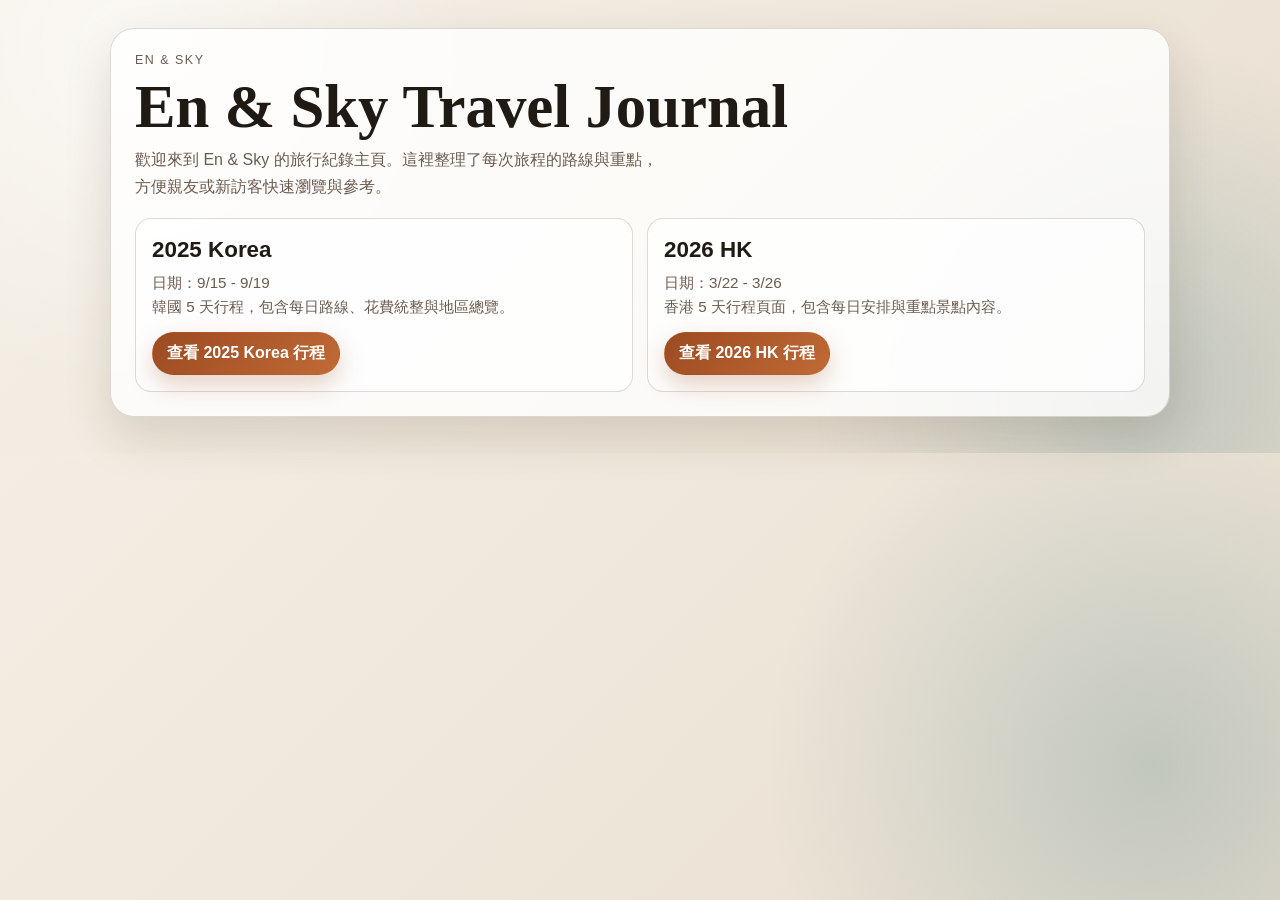
==== commit 242b21a4: "Polish hero paragraph line break on landing page" ====
--- a/index.html
+++ b/index.html
@@ -68,7 +68,12 @@
       margin: 0;
       color: var(--muted);
       line-height: 1.7;
-      max-width: 70ch;
+      max-width: 100%;
+      text-wrap: pretty;
+    }
+
+    .lead-break {
+      display: none;
     }
 
     .grid {
@@ -129,6 +134,12 @@
         grid-template-columns: 1fr;
       }
     }
+
+    @media (min-width: 900px) {
+      .lead-break {
+        display: block;
+      }
+    }
   </style>
 </head>
 <body>
@@ -136,7 +147,7 @@
     <section class="hero">
       <p class="eyebrow">En & Sky</p>
       <h1>En & Sky Travel Journal</h1>
-      <p class="lead">歡迎來到 En & Sky 的旅行紀錄主頁。這裡整理了每次旅程的路線與重點，方便親友或新訪客快速瀏覽與參考。</p>
+      <p class="lead">歡迎來到 En & Sky 的旅行紀錄主頁。這裡整理了每次旅程的路線與重點，<br class="lead-break">方便親友或新訪客快速瀏覽與參考。</p>
 
       <section class="grid" aria-label="project entries">
         <article class="card">
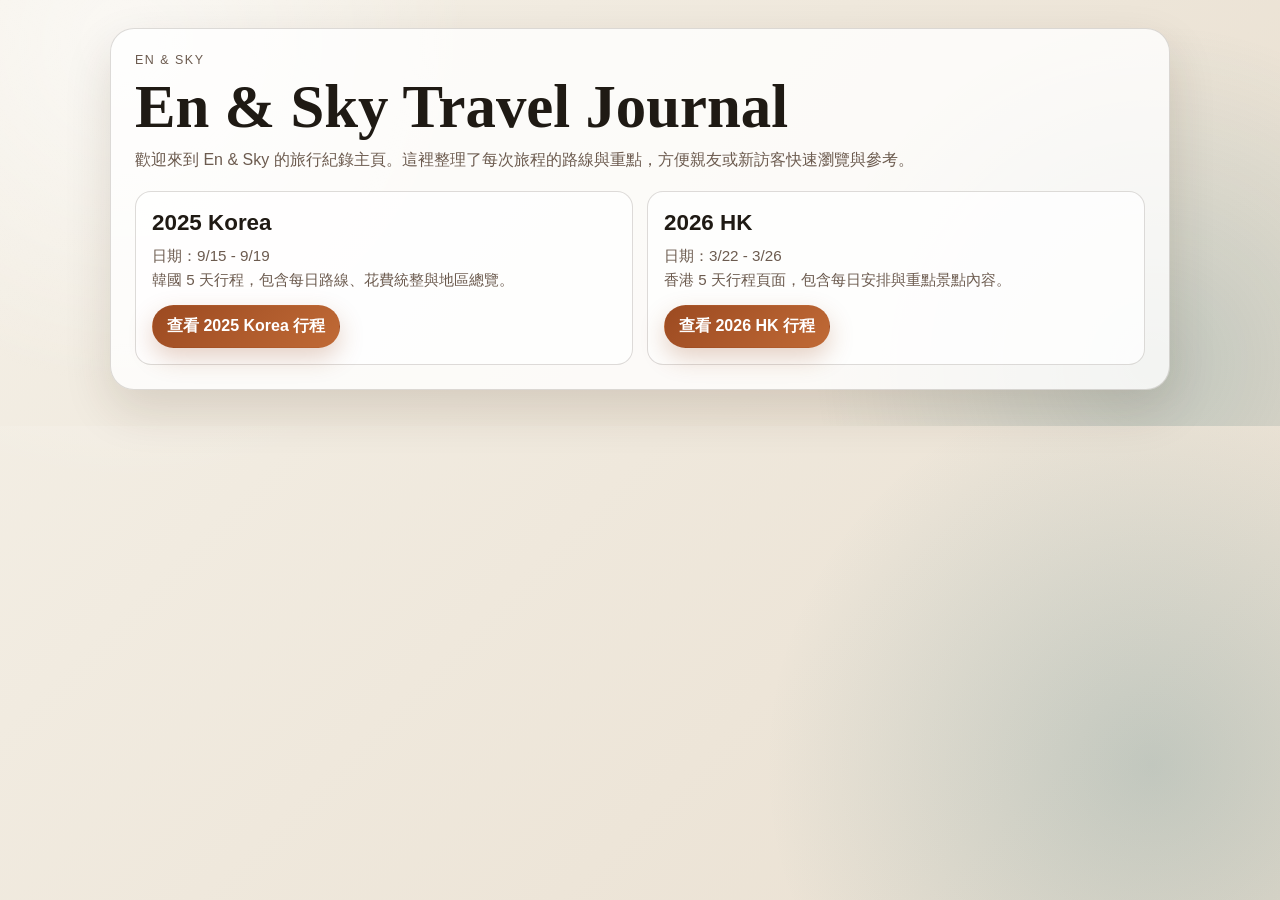
==== commit 71c1da9c: "Remove forced hero line break for full-width text flow" ====
--- a/index.html
+++ b/index.html
@@ -72,10 +72,6 @@
       text-wrap: pretty;
     }
 
-    .lead-break {
-      display: none;
-    }
-
     .grid {
       margin-top: 18px;
       display: grid;
@@ -135,11 +131,6 @@
       }
     }
 
-    @media (min-width: 900px) {
-      .lead-break {
-        display: block;
-      }
-    }
   </style>
 </head>
 <body>
@@ -147,7 +138,7 @@
     <section class="hero">
       <p class="eyebrow">En & Sky</p>
       <h1>En & Sky Travel Journal</h1>
-      <p class="lead">歡迎來到 En & Sky 的旅行紀錄主頁。這裡整理了每次旅程的路線與重點，<br class="lead-break">方便親友或新訪客快速瀏覽與參考。</p>
+      <p class="lead">歡迎來到 En & Sky 的旅行紀錄主頁。這裡整理了每次旅程的路線與重點，方便親友或新訪客快速瀏覽與參考。</p>
 
       <section class="grid" aria-label="project entries">
         <article class="card">
